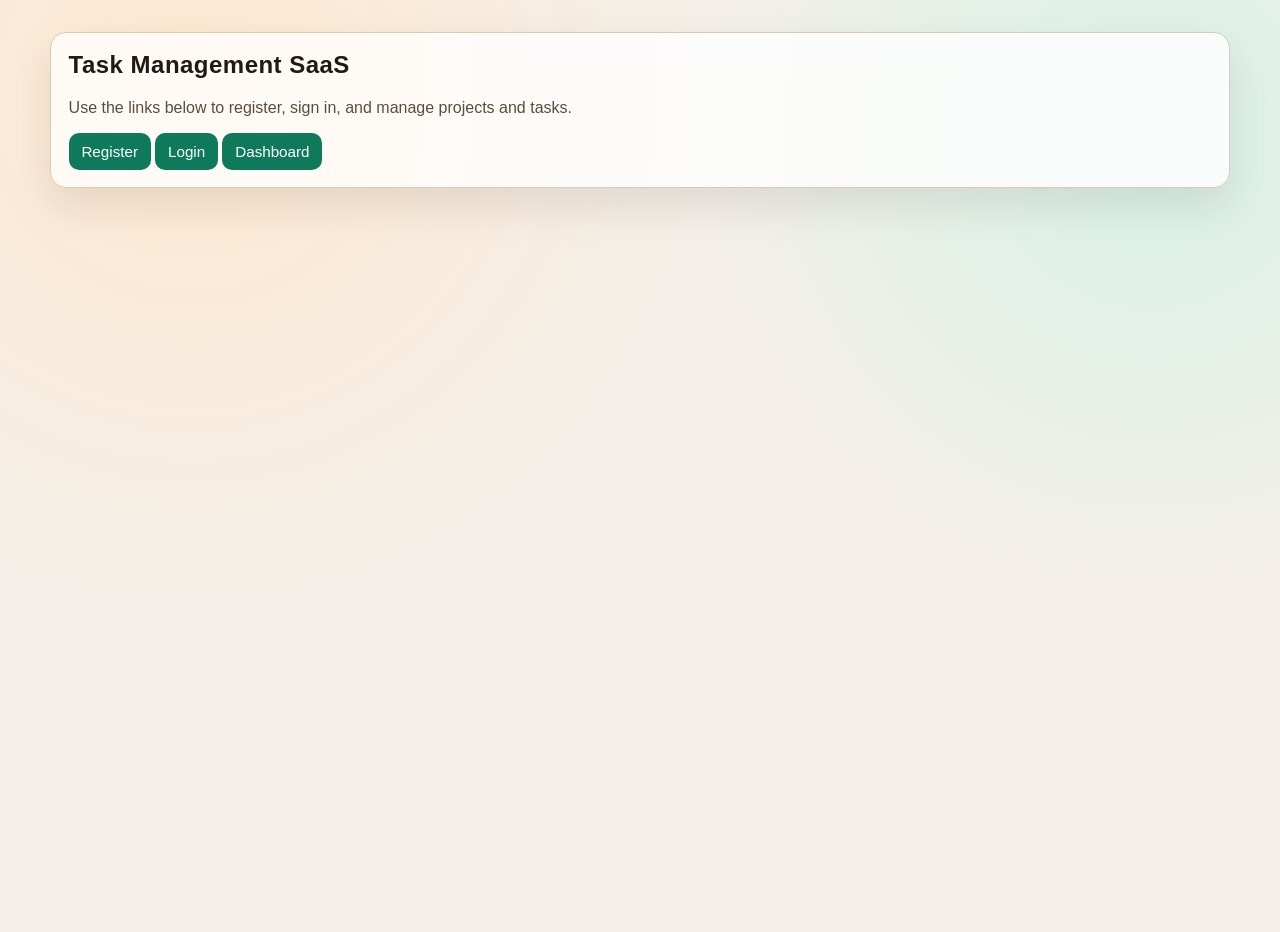
==== src/main/resources/static/index.html @ 6f67e8f9 "First Commit" ====
<!DOCTYPE html>
<html lang="en">
<head>
  <meta charset="UTF-8" />
  <meta name="viewport" content="width=device-width, initial-scale=1.0" />
  <title>Task Management Platform</title>
  <link rel="stylesheet" href="style.css" />
</head>
<body>
  <main class="container">
    <section class="card">
      <h1>Task Management SaaS</h1>
      <p>Use the links below to register, sign in, and manage projects and tasks.</p>
      <div class="actions">
        <a class="button-link" href="register.html">Register</a>
        <a class="button-link" href="login.html">Login</a>
        <a class="button-link" href="dashboard.html">Dashboard</a>
      </div>
    </section>
  </main>
</body>
</html>
---- src/main/resources/static/style.css ----
:root {
  --bg: #f3efe8;
  --bg-accent: #ffe8cf;
  --card: #ffffffcc;
  --text: #1f1a16;
  --muted: #5a4d3f;
  --primary: #0f7a5a;
  --primary-hover: #0d684d;
  --danger: #a32620;
  --success: #1d6e37;
  --border: #dcc9b5;
  --shadow: 0 18px 40px rgba(46, 33, 20, 0.1);
}

* {
  box-sizing: border-box;
}

body {
  font-family: "Space Grotesk", "Segoe UI", sans-serif;
  margin: 0;
  background: radial-gradient(circle at 15% 10%, var(--bg-accent), transparent 38%),
    radial-gradient(circle at 90% 15%, #d8f2e7, transparent 32%),
    var(--bg);
  color: var(--text);
  min-height: 100vh;
}

.container {
  width: min(1180px, 94%);
  margin: 2rem auto 3rem;
  position: relative;
}

.card {
  background: var(--card);
  border: 1px solid var(--border);
  border-radius: 16px;
  padding: 1.1rem;
  margin-bottom: 1.1rem;
  box-shadow: var(--shadow);
}

.glass {
  backdrop-filter: blur(8px);
}

h1,
h2,
h3,
h4 {
  margin-top: 0;
  letter-spacing: 0.02em;
}

p {
  color: var(--muted);
}

.top-nav {
  display: flex;
  justify-content: space-between;
  align-items: center;
  gap: 0.75rem;
  flex-wrap: wrap;
  margin-bottom: 1.1rem;
  padding: 0.9rem 1rem;
  border-radius: 16px;
  border: 1px solid var(--border);
  background: #fff7efb8;
}

.nav-left,
.nav-right {
  display: flex;
  gap: 0.65rem;
  flex-wrap: wrap;
  align-items: center;
}

form {
  display: flex;
  flex-direction: column;
  gap: 0.65rem;
}

input,
select,
textarea,
button,
.button-link {
  border-radius: 10px;
  font-size: 0.95rem;
  font-family: inherit;
}

input,
select,
textarea {
  border: 1px solid var(--border);
  padding: 0.62rem 0.7rem;
  background: #fffdfa;
}

select[multiple] {
  min-width: 180px;
}

button,
.button-link {
  background: var(--primary);
  color: #fff;
  border: none;
  padding: 0.63rem 0.8rem;
  cursor: pointer;
  text-decoration: none;
  display: inline-block;
  transition: transform 0.2s ease, background 0.2s ease;
}

button:hover,
.button-link:hover {
  background: var(--primary-hover);
  transform: translateY(-1px);
}

.danger-btn {
  background: var(--danger);
}

.danger-btn:hover {
  background: #8f1f1a;
}

.role-badge {
  display: inline-flex;
  align-items: center;
  padding: 0.35rem 0.7rem;
  border-radius: 999px;
  background: #1b2b21;
  color: #fff;
  font-size: 0.82rem;
  letter-spacing: 0.04em;
  text-transform: uppercase;
}

.dashboard-shell {
  animation: fade-in 0.55s ease;
}

.hero-card {
  border-radius: 18px;
  padding: 1.25rem;
  margin-bottom: 1rem;
  background: linear-gradient(135deg, #fff6ea 0%, #e9f8f2 100%);
  border: 1px solid var(--border);
  box-shadow: var(--shadow);
}

.status {
  margin-top: 0.5rem;
  min-height: 1.2rem;
}

.status.error {
  color: var(--danger);
}

.status.success {
  color: var(--success);
}

.role-cards {
  display: grid;
  grid-template-columns: repeat(auto-fit, minmax(220px, 1fr));
  gap: 0.8rem;
  margin-bottom: 1rem;
}

.role-card {
  border-radius: 14px;
  border: 1px solid var(--border);
  background: #fffaf2;
  padding: 0.9rem;
  box-shadow: var(--shadow);
}

.role-card.admin-card {
  background: linear-gradient(120deg, #fff4e8, #eaf8f1);
}

.role-card.member-card {
  background: linear-gradient(120deg, #e8f4ff, #f2fbf8);
}

.quick-actions {
  display: flex;
  flex-wrap: wrap;
  gap: 0.6rem;
  margin-bottom: 1rem;
}

.metrics-grid {
  display: grid;
  grid-template-columns: repeat(4, minmax(0, 1fr));
  gap: 0.9rem;
  margin-bottom: 1rem;
}

.metric-card {
  background: #fffdfa;
  border: 1px solid var(--border);
  border-radius: 14px;
  padding: 0.8rem;
  box-shadow: var(--shadow);
}

.metric-card.todo {
  border-left: 6px solid #d08c20;
}

.metric-card.progress {
  border-left: 6px solid #2e71d8;
}

.metric-card.done {
  border-left: 6px solid #2e9f4a;
}

.metric-value {
  margin: 0.2rem 0 0;
  font-size: 1.7rem;
  font-weight: 700;
  color: #1b2b21;
}

.panel-grid {
  display: grid;
  grid-template-columns: repeat(2, minmax(0, 1fr));
  gap: 1rem;
}

.section-note {
  margin-top: -0.2rem;
  margin-bottom: 0.8rem;
  font-size: 0.92rem;
}

.hidden {
  display: none !important;
}

.project-grid {
  display: grid;
  gap: 0.75rem;
  margin-top: 0.55rem;
}

.project-item {
  border: 1px solid var(--border);
  border-radius: 14px;
  background: #fffdf8;
  padding: 0.85rem;
}

.project-admin-card {
  display: flex;
  justify-content: space-between;
  gap: 0.8rem;
  align-items: flex-start;
}

.project-title {
  margin: 0 0 0.35rem;
}

.project-meta {
  margin: 0 0 0.5rem;
  font-size: 0.88rem;
}

.project-actions {
  min-width: min(320px, 100%);
  display: grid;
  gap: 0.5rem;
}

.members-wrap {
  display: flex;
  flex-wrap: wrap;
  gap: 0.4rem;
}

.member-chip {
  display: inline-flex;
  align-items: center;
  gap: 0.35rem;
  background: #eef7f2;
  border: 1px solid #cde8dc;
  border-radius: 999px;
  padding: 0.25rem 0.5rem;
  font-size: 0.82rem;
}

.member-chip.owner {
  background: #fff0de;
  border-color: #f2d4b0;
}

.member-chip button {
  padding: 0.1rem 0.35rem;
  font-size: 0.72rem;
}

.task-header {
  display: grid;
  gap: 0.7rem;
}

.filter-row {
  display: flex;
  flex-wrap: wrap;
  gap: 0.55rem;
  align-items: flex-start;
}

.filter-badges {
  display: flex;
  flex-wrap: wrap;
  gap: 0.4rem;
}

.filter-badge {
  background: #edf6f1;
  border: 1px solid #c8e5d9;
  color: #235848;
  border-radius: 999px;
  padding: 0.2rem 0.55rem;
  font-size: 0.8rem;
}

.saved-filters-row {
  display: grid;
  gap: 0.4rem;
}

.saved-filters {
  display: flex;
  flex-wrap: wrap;
  gap: 0.45rem;
}

.saved-filter-item {
  display: inline-flex;
  gap: 0.3rem;
  align-items: center;
}

.saved-filter-item button {
  padding: 0.35rem 0.55rem;
}

.search-notify-grid {
  margin-bottom: 1rem;
}

.search-row {
  display: flex;
  gap: 0.55rem;
  align-items: center;
}

.search-row input {
  flex: 1;
}

.search-results {
  margin-top: 0.7rem;
}

.search-result-grid {
  display: grid;
  grid-template-columns: repeat(3, minmax(0, 1fr));
  gap: 0.7rem;
}

.search-result-grid article {
  border: 1px solid var(--border);
  background: #fffdf9;
  border-radius: 12px;
  padding: 0.6rem;
}

.search-result-grid ul {
  margin: 0;
  padding: 0;
  list-style: none;
  display: grid;
  gap: 0.35rem;
}

.search-result-grid li button {
  width: 100%;
  text-align: left;
}

.notification-head {
  display: flex;
  justify-content: space-between;
  gap: 0.6rem;
  align-items: center;
}

.notification-actions {
  display: flex;
  gap: 0.45rem;
  flex-wrap: wrap;
}

.notification-list {
  display: grid;
  gap: 0.5rem;
}

.notification-item {
  border-radius: 12px;
  border: 1px solid var(--border);
  background: #fff;
  padding: 0.6rem;
  display: flex;
  justify-content: space-between;
  align-items: flex-start;
  gap: 0.5rem;
}

.notification-item.unread {
  border-left: 5px solid #d08c20;
}

.notification-item.read {
  opacity: 0.85;
}

.notification-type {
  margin: 0;
  font-weight: 700;
  color: #254f42;
}

.view-switcher {
  display: flex;
  gap: 0.45rem;
  flex-wrap: wrap;
}

.view-switcher button {
  background: #2f3a34;
}

.view-switcher button.is-active {
  background: #0f7a5a;
}

.alt-view {
  margin-top: 0.85rem;
}

.planner-grid {
  display: grid;
  grid-template-columns: repeat(7, minmax(0, 1fr));
  gap: 0.55rem;
}

.planner-day {
  border: 1px solid var(--border);
  background: #fffdf8;
  border-radius: 12px;
  padding: 0.55rem;
}

.planner-items {
  display: grid;
  gap: 0.35rem;
}

.planner-task {
  width: 100%;
  text-align: left;
  font-size: 0.82rem;
  padding: 0.42rem 0.5rem;
}

.planner-task.todo {
  background: #9d6f1d;
}

.planner-task.in-progress {
  background: #245aa8;
}

.planner-task.done {
  background: #1d7d35;
}

.timeline-list {
  display: grid;
  gap: 0.55rem;
}

.timeline-item {
  border: 1px solid var(--border);
  border-radius: 12px;
  background: #fffdf8;
  padding: 0.6rem;
  display: grid;
  grid-template-columns: 140px 1fr auto;
  align-items: center;
  gap: 0.5rem;
}

.timeline-date {
  font-weight: 700;
  color: #2b5142;
}

.timeline-item.todo {
  border-left: 5px solid #d08c20;
}

.timeline-item.in-progress {
  border-left: 5px solid #2e71d8;
}

.timeline-item.done {
  border-left: 5px solid #2e9f4a;
}

.onboarding-box {
  border: 1px dashed #c6b39b;
  border-radius: 14px;
  background: #fff8ef;
  padding: 0.8rem;
}

.kanban-board {
  margin-top: 0.8rem;
  display: grid;
  grid-template-columns: repeat(3, minmax(0, 1fr));
  gap: 0.8rem;
}

.kanban-column {
  border: 1px solid var(--border);
  border-radius: 14px;
  background: #fffdf8;
  padding: 0.6rem;
  min-height: 280px;
}

.count-chip {
  display: inline-block;
  border-radius: 999px;
  background: #f0f2f1;
  border: 1px solid #d7ddda;
  padding: 0.05rem 0.45rem;
  font-size: 0.78rem;
}

.kanban-dropzone {
  display: grid;
  gap: 0.55rem;
  min-height: 220px;
  padding: 0.2rem;
  border-radius: 10px;
}

.kanban-dropzone.drag-over {
  background: #eef8f3;
  border: 1px dashed #4e9c7f;
}

.kanban-card {
  border: 1px solid var(--border);
  border-radius: 12px;
  padding: 0.65rem;
  background: #fff;
  cursor: grab;
}

.kanban-card h4 {
  margin: 0 0 0.35rem;
}

.kanban-card p {
  margin: 0 0 0.35rem;
}

.task-meta {
  font-size: 0.82rem;
  color: var(--muted);
  margin-bottom: 0.5rem;
}

.task-drawer {
  position: fixed;
  top: 0;
  right: -420px;
  width: min(420px, 94vw);
  height: 100vh;
  background: #fffdf9;
  border-left: 1px solid var(--border);
  box-shadow: -8px 0 24px rgba(0, 0, 0, 0.12);
  transition: right 0.25s ease;
  padding: 1rem;
  overflow-y: auto;
  z-index: 50;
}

.task-drawer.open {
  right: 0;
}

.drawer-head {
  display: flex;
  justify-content: space-between;
  gap: 0.5rem;
  align-items: center;
}

.drawer-form,
.drawer-comment-form,
.drawer-section {
  display: grid;
  gap: 0.55rem;
  margin-top: 0.8rem;
}

.drawer-list {
  display: grid;
  gap: 0.5rem;
}

.drawer-item {
  border: 1px solid var(--border);
  border-radius: 10px;
  padding: 0.5rem;
  background: #fff;
}

.drawer-item p {
  margin: 0.25rem 0 0;
}

.hint {
  color: #7a6d5f;
  font-size: 0.84rem;
}

.empty-state {
  margin: 0;
}

.sr-only {
  position: absolute;
  width: 1px;
  height: 1px;
  padding: 0;
  margin: -1px;
  overflow: hidden;
  clip: rect(0, 0, 0, 0);
  border: 0;
}

@keyframes fade-in {
  from {
    opacity: 0;
    transform: translateY(10px);
  }
  to {
    opacity: 1;
    transform: translateY(0);
  }
}

@media (max-width: 1024px) {
  .panel-grid,
  .kanban-board {
    grid-template-columns: 1fr;
  }

  .search-result-grid,
  .planner-grid {
    grid-template-columns: 1fr;
  }

  .timeline-item {
    grid-template-columns: 1fr;
  }

  .metrics-grid {
    grid-template-columns: repeat(2, minmax(0, 1fr));
  }

  .project-admin-card {
    flex-direction: column;
  }
}

@media (max-width: 640px) {
  .metrics-grid {
    grid-template-columns: 1fr;
  }

  .filter-row {
    flex-direction: column;
  }

  .search-row {
    flex-direction: column;
    align-items: stretch;
  }

  select[multiple] {
    width: 100%;
  }
}
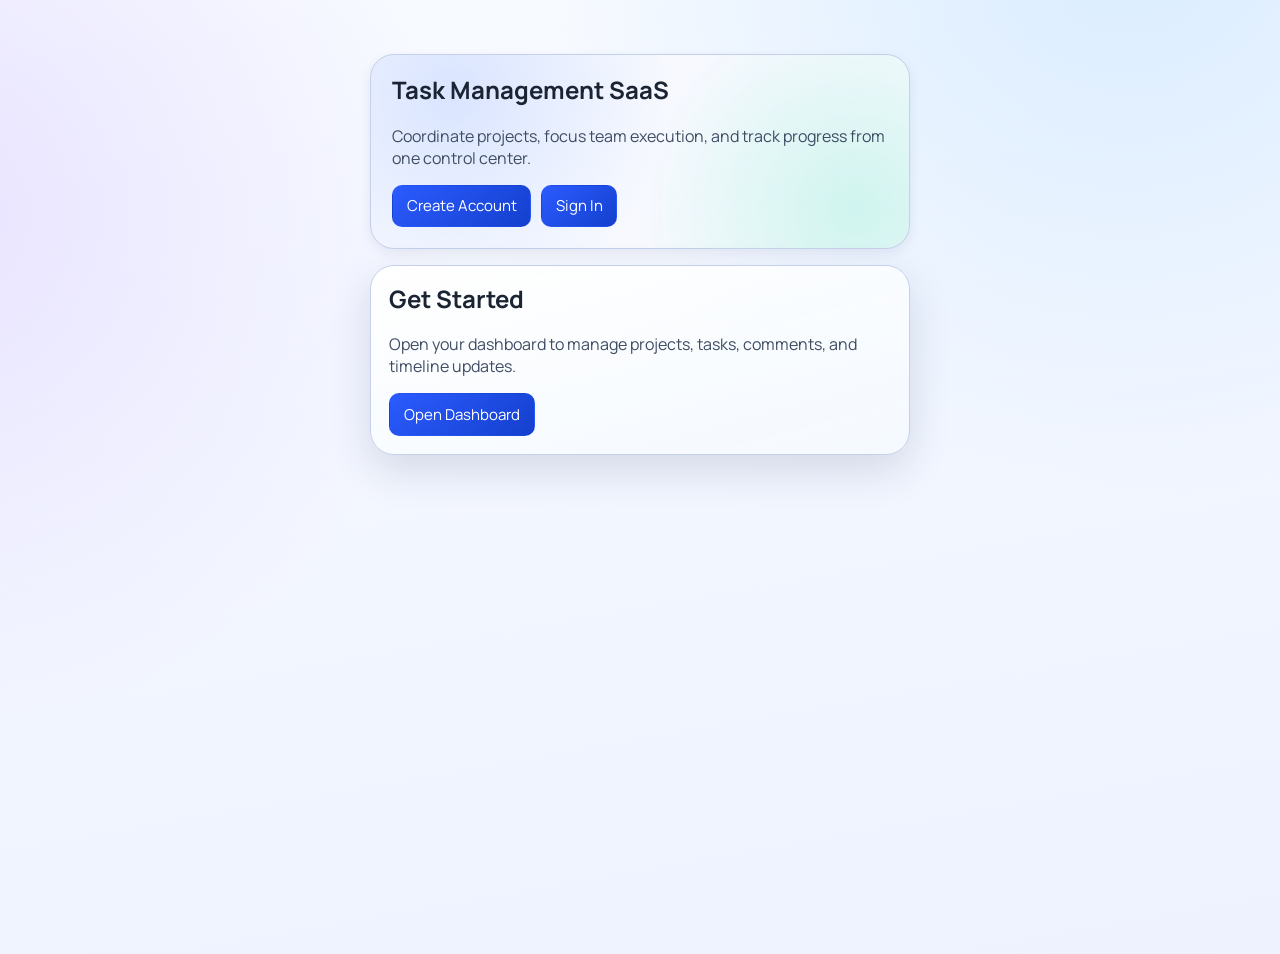
==== commit c16c0a4e: "changed the frontend colors Co-authored-by: Copilot <copilot@github.com>" ====
--- a/src/main/resources/static/index.html
+++ b/src/main/resources/static/index.html
@@ -7,14 +7,22 @@
   <link rel="stylesheet" href="style.css" />
 </head>
 <body>
-  <main class="container">
+  <a class="skip-link" href="#mainContent">Skip to content</a>
+  <main class="container auth-shell" id="mainContent">
+    <section class="auth-brand">
+      <h1>Task Management SaaS</h1>
+      <p>Coordinate projects, focus team execution, and track progress from one control center.</p>
+      <div class="hero-actions">
+        <a class="button-link" href="register.html">Create Account</a>
+        <a class="button-link" href="login.html">Sign In</a>
+      </div>
+    </section>
+
     <section class="card">
-      <h1>Task Management SaaS</h1>
-      <p>Use the links below to register, sign in, and manage projects and tasks.</p>
+      <h2>Get Started</h2>
+      <p>Open your dashboard to manage projects, tasks, comments, and timeline updates.</p>
       <div class="actions">
-        <a class="button-link" href="register.html">Register</a>
-        <a class="button-link" href="login.html">Login</a>
-        <a class="button-link" href="dashboard.html">Dashboard</a>
+        <a class="button-link" href="dashboard.html">Open Dashboard</a>
       </div>
     </section>
   </main>
--- a/src/main/resources/static/style.css
+++ b/src/main/resources/static/style.css
@@ -1,15 +1,25 @@
+@import url("https://fonts.googleapis.com/css2?family=Manrope:wght@400;500;600;700;800&display=swap");
+
 :root {
-  --bg: #f3efe8;
-  --bg-accent: #ffe8cf;
-  --card: #ffffffcc;
-  --text: #1f1a16;
-  --muted: #5a4d3f;
-  --primary: #0f7a5a;
-  --primary-hover: #0d684d;
-  --danger: #a32620;
-  --success: #1d6e37;
-  --border: #dcc9b5;
-  --shadow: 0 18px 40px rgba(46, 33, 20, 0.1);
+  --surface-0: #f6f8ff;
+  --surface-1: #ffffff;
+  --surface-2: #eef2ff;
+  --text-strong: #1b2433;
+  --text-muted: #3f4d63;
+  --primary: #2b5bff;
+  --primary-dark: #1440cd;
+  --primary-soft: #dfe8ff;
+  --danger: #b4232b;
+  --success: #0c7a4c;
+  --warning: #a55a00;
+  --border: #c5d0ea;
+  --focus: #0c63ff;
+  --radius-xs: 10px;
+  --radius-sm: 14px;
+  --radius-md: 18px;
+  --radius-lg: 24px;
+  --shadow-sm: 0 4px 12px rgba(21, 40, 84, 0.08);
+  --shadow-md: 0 16px 42px rgba(21, 40, 84, 0.14);
 }
 
 * {
@@ -17,32 +27,14 @@
 }
 
 body {
-  font-family: "Space Grotesk", "Segoe UI", sans-serif;
   margin: 0;
-  background: radial-gradient(circle at 15% 10%, var(--bg-accent), transparent 38%),
-    radial-gradient(circle at 90% 15%, #d8f2e7, transparent 32%),
-    var(--bg);
-  color: var(--text);
   min-height: 100vh;
-}
-
-.container {
-  width: min(1180px, 94%);
-  margin: 2rem auto 3rem;
-  position: relative;
-}
-
-.card {
-  background: var(--card);
-  border: 1px solid var(--border);
-  border-radius: 16px;
-  padding: 1.1rem;
-  margin-bottom: 1.1rem;
-  box-shadow: var(--shadow);
-}
-
-.glass {
-  backdrop-filter: blur(8px);
+  color: var(--text-strong);
+  font-family: "Manrope", "Segoe UI", sans-serif;
+  background:
+    radial-gradient(circle at 88% -8%, #d9ecff 0, transparent 38%),
+    radial-gradient(circle at -6% 22%, #e8e3ff 0, transparent 34%),
+    linear-gradient(170deg, #f8fbff 0%, #eef2ff 100%);
 }
 
 h1,
@@ -50,11 +42,51 @@
 h3,
 h4 {
   margin-top: 0;
-  letter-spacing: 0.02em;
+  color: var(--text-strong);
+  line-height: 1.2;
 }
 
 p {
-  color: var(--muted);
+  color: var(--text-muted);
+}
+
+a {
+  color: var(--primary-dark);
+}
+
+.container {
+  width: min(1220px, 94%);
+  margin: 1.5rem auto 2.75rem;
+  position: relative;
+}
+
+.skip-link {
+  position: absolute;
+  top: -42px;
+  left: 10px;
+  z-index: 120;
+  background: #102242;
+  color: #fff;
+  padding: 0.45rem 0.7rem;
+  border-radius: 8px;
+  text-decoration: none;
+}
+
+.skip-link:focus-visible {
+  top: 10px;
+}
+
+.card {
+  background: linear-gradient(165deg, rgba(255, 255, 255, 0.96), rgba(245, 249, 255, 0.95));
+  border: 1px solid var(--border);
+  border-radius: var(--radius-md);
+  padding: 1.15rem;
+  margin-bottom: 1.15rem;
+  box-shadow: var(--shadow-md);
+}
+
+.glass {
+  backdrop-filter: blur(10px);
 }
 
 .top-nav {
@@ -63,17 +95,19 @@
   align-items: center;
   gap: 0.75rem;
   flex-wrap: wrap;
-  margin-bottom: 1.1rem;
-  padding: 0.9rem 1rem;
-  border-radius: 16px;
-  border: 1px solid var(--border);
-  background: #fff7efb8;
+  margin-bottom: 1rem;
+  padding: 0.75rem 1rem;
+  border-radius: var(--radius-md);
+  border: 1px solid var(--border);
+  background: linear-gradient(150deg, rgba(255, 255, 255, 0.98), rgba(238, 243, 255, 0.94));
+  box-shadow: var(--shadow-sm);
 }
 
 .nav-left,
-.nav-right {
-  display: flex;
-  gap: 0.65rem;
+.nav-right,
+.actions {
+  display: flex;
+  gap: 0.6rem;
   flex-wrap: wrap;
   align-items: center;
 }
@@ -82,6 +116,12 @@
   display: flex;
   flex-direction: column;
   gap: 0.65rem;
+}
+
+label {
+  font-size: 0.88rem;
+  font-weight: 700;
+  color: #2c3a52;
 }
 
 input,
@@ -89,161 +129,192 @@
 textarea,
 button,
 .button-link {
-  border-radius: 10px;
-  font-size: 0.95rem;
+  border-radius: var(--radius-xs);
+  font-size: 0.94rem;
   font-family: inherit;
 }
 
 input,
 select,
 textarea {
-  border: 1px solid var(--border);
-  padding: 0.62rem 0.7rem;
-  background: #fffdfa;
+  border: 1px solid #9aacd6;
+  padding: 0.66rem 0.72rem;
+  background: #fff;
+  color: #17263f;
+}
+
+input::placeholder,
+textarea::placeholder {
+  color: #566683;
 }
 
 select[multiple] {
-  min-width: 180px;
+  min-width: 190px;
 }
 
 button,
 .button-link {
-  background: var(--primary);
+  background: linear-gradient(140deg, var(--primary) 0%, var(--primary-dark) 100%);
   color: #fff;
-  border: none;
-  padding: 0.63rem 0.8rem;
+  border: 1px solid transparent;
+  padding: 0.62rem 0.86rem;
   cursor: pointer;
   text-decoration: none;
-  display: inline-block;
-  transition: transform 0.2s ease, background 0.2s ease;
+  display: inline-flex;
+  align-items: center;
+  justify-content: center;
+  transition: transform 0.18s ease, box-shadow 0.18s ease, background 0.18s ease;
 }
 
 button:hover,
 .button-link:hover {
-  background: var(--primary-hover);
   transform: translateY(-1px);
+  box-shadow: 0 8px 16px rgba(31, 77, 220, 0.3);
 }
 
 .danger-btn {
-  background: var(--danger);
+  background: linear-gradient(150deg, #cb303d, #951727);
 }
 
 .danger-btn:hover {
-  background: #8f1f1a;
+  box-shadow: 0 8px 16px rgba(149, 23, 39, 0.3);
+}
+
+input:focus-visible,
+select:focus-visible,
+textarea:focus-visible,
+button:focus-visible,
+.button-link:focus-visible,
+.kanban-card:focus-visible,
+.planner-task:focus-visible {
+  outline: 3px solid var(--focus);
+  outline-offset: 2px;
+  box-shadow: 0 0 0 6px rgba(12, 99, 255, 0.22);
 }
 
 .role-badge {
   display: inline-flex;
   align-items: center;
-  padding: 0.35rem 0.7rem;
+  padding: 0.34rem 0.72rem;
   border-radius: 999px;
-  background: #1b2b21;
+  background: #213b88;
   color: #fff;
-  font-size: 0.82rem;
+  font-size: 0.79rem;
+  font-weight: 700;
   letter-spacing: 0.04em;
   text-transform: uppercase;
 }
 
 .dashboard-shell {
-  animation: fade-in 0.55s ease;
+  animation: fade-in 0.45s ease;
 }
 
 .hero-card {
-  border-radius: 18px;
-  padding: 1.25rem;
+  border-radius: var(--radius-lg);
+  padding: 1.3rem;
   margin-bottom: 1rem;
-  background: linear-gradient(135deg, #fff6ea 0%, #e9f8f2 100%);
-  border: 1px solid var(--border);
-  box-shadow: var(--shadow);
+  background:
+    radial-gradient(circle at 0% 0%, rgba(222, 232, 255, 0.92), transparent 50%),
+    radial-gradient(circle at 100% 100%, rgba(215, 245, 238, 0.92), transparent 52%),
+    #f8faff;
+  border: 1px solid var(--border);
+}
+
+.hero-card h1 {
+  margin-bottom: 0.5rem;
+  font-weight: 800;
+  letter-spacing: 0.01em;
 }
 
 .status {
-  margin-top: 0.5rem;
+  margin-top: 0.55rem;
   min-height: 1.2rem;
+  font-size: 0.9rem;
+  font-weight: 700;
 }
 
 .status.error {
-  color: var(--danger);
+  color: #9f1626;
 }
 
 .status.success {
-  color: var(--success);
+  color: #0d7448;
 }
 
 .role-cards {
   display: grid;
   grid-template-columns: repeat(auto-fit, minmax(220px, 1fr));
-  gap: 0.8rem;
+  gap: 0.82rem;
   margin-bottom: 1rem;
 }
 
 .role-card {
-  border-radius: 14px;
-  border: 1px solid var(--border);
-  background: #fffaf2;
+  border-radius: var(--radius-sm);
+  border: 1px solid var(--border);
+  background: #fdfdff;
   padding: 0.9rem;
-  box-shadow: var(--shadow);
+  box-shadow: var(--shadow-sm);
 }
 
 .role-card.admin-card {
-  background: linear-gradient(120deg, #fff4e8, #eaf8f1);
+  background: linear-gradient(140deg, #f4f7ff, #ebf4ff);
 }
 
 .role-card.member-card {
-  background: linear-gradient(120deg, #e8f4ff, #f2fbf8);
+  background: linear-gradient(140deg, #f5f5ff, #edf6ff);
 }
 
 .quick-actions {
   display: flex;
   flex-wrap: wrap;
-  gap: 0.6rem;
+  gap: 0.55rem;
   margin-bottom: 1rem;
 }
 
 .metrics-grid {
   display: grid;
   grid-template-columns: repeat(4, minmax(0, 1fr));
-  gap: 0.9rem;
+  gap: 0.85rem;
   margin-bottom: 1rem;
 }
 
 .metric-card {
-  background: #fffdfa;
-  border: 1px solid var(--border);
-  border-radius: 14px;
+  background: #fdfdff;
+  border: 1px solid var(--border);
+  border-radius: var(--radius-sm);
   padding: 0.8rem;
-  box-shadow: var(--shadow);
+  box-shadow: var(--shadow-sm);
 }
 
 .metric-card.todo {
-  border-left: 6px solid #d08c20;
+  border-left: 6px solid #a55a00;
 }
 
 .metric-card.progress {
-  border-left: 6px solid #2e71d8;
+  border-left: 6px solid #1558cc;
 }
 
 .metric-card.done {
-  border-left: 6px solid #2e9f4a;
+  border-left: 6px solid #0c7a4c;
 }
 
 .metric-value {
-  margin: 0.2rem 0 0;
-  font-size: 1.7rem;
-  font-weight: 700;
-  color: #1b2b21;
+  margin: 0.18rem 0 0;
+  font-size: 1.72rem;
+  font-weight: 800;
+  color: #13253e;
 }
 
 .panel-grid {
   display: grid;
   grid-template-columns: repeat(2, minmax(0, 1fr));
-  gap: 1rem;
+  gap: 0.95rem;
 }
 
 .section-note {
-  margin-top: -0.2rem;
+  margin-top: -0.15rem;
   margin-bottom: 0.8rem;
-  font-size: 0.92rem;
+  font-size: 0.9rem;
 }
 
 .hidden {
@@ -252,15 +323,15 @@
 
 .project-grid {
   display: grid;
-  gap: 0.75rem;
+  gap: 0.72rem;
   margin-top: 0.55rem;
 }
 
 .project-item {
   border: 1px solid var(--border);
-  border-radius: 14px;
-  background: #fffdf8;
-  padding: 0.85rem;
+  border-radius: var(--radius-sm);
+  background: #fbfdff;
+  padding: 0.82rem;
 }
 
 .project-admin-card {
@@ -276,7 +347,7 @@
 
 .project-meta {
   margin: 0 0 0.5rem;
-  font-size: 0.88rem;
+  font-size: 0.87rem;
 }
 
 .project-actions {
@@ -288,23 +359,23 @@
 .members-wrap {
   display: flex;
   flex-wrap: wrap;
-  gap: 0.4rem;
+  gap: 0.42rem;
 }
 
 .member-chip {
   display: inline-flex;
   align-items: center;
   gap: 0.35rem;
-  background: #eef7f2;
-  border: 1px solid #cde8dc;
+  background: #e9f0ff;
+  border: 1px solid #bfd0f8;
   border-radius: 999px;
   padding: 0.25rem 0.5rem;
-  font-size: 0.82rem;
+  font-size: 0.8rem;
 }
 
 .member-chip.owner {
-  background: #fff0de;
-  border-color: #f2d4b0;
+  background: #ebf7ff;
+  border-color: #b2dcff;
 }
 
 .member-chip button {
@@ -314,34 +385,35 @@
 
 .task-header {
   display: grid;
-  gap: 0.7rem;
+  gap: 0.68rem;
 }
 
 .filter-row {
   display: flex;
   flex-wrap: wrap;
-  gap: 0.55rem;
+  gap: 0.52rem;
   align-items: flex-start;
 }
 
 .filter-badges {
   display: flex;
   flex-wrap: wrap;
-  gap: 0.4rem;
+  gap: 0.35rem;
 }
 
 .filter-badge {
-  background: #edf6f1;
-  border: 1px solid #c8e5d9;
-  color: #235848;
+  background: #e9f0ff;
+  border: 1px solid #bfd0f8;
+  color: #213b88;
   border-radius: 999px;
   padding: 0.2rem 0.55rem;
-  font-size: 0.8rem;
+  font-size: 0.79rem;
+  font-weight: 700;
 }
 
 .saved-filters-row {
   display: grid;
-  gap: 0.4rem;
+  gap: 0.35rem;
 }
 
 .saved-filters {
@@ -386,7 +458,7 @@
 
 .search-result-grid article {
   border: 1px solid var(--border);
-  background: #fffdf9;
+  background: #fdfdff;
   border-radius: 12px;
   padding: 0.6rem;
 }
@@ -434,46 +506,46 @@
 }
 
 .notification-item.unread {
-  border-left: 5px solid #d08c20;
+  border-left: 5px solid #1558cc;
 }
 
 .notification-item.read {
-  opacity: 0.85;
+  opacity: 0.9;
 }
 
 .notification-type {
   margin: 0;
-  font-weight: 700;
-  color: #254f42;
+  font-weight: 800;
+  color: #20376f;
 }
 
 .view-switcher {
   display: flex;
-  gap: 0.45rem;
+  gap: 0.42rem;
   flex-wrap: wrap;
 }
 
 .view-switcher button {
-  background: #2f3a34;
+  background: #2a3a5f;
 }
 
 .view-switcher button.is-active {
-  background: #0f7a5a;
+  background: linear-gradient(140deg, var(--primary) 0%, var(--primary-dark) 100%);
 }
 
 .alt-view {
-  margin-top: 0.85rem;
+  margin-top: 0.82rem;
 }
 
 .planner-grid {
   display: grid;
   grid-template-columns: repeat(7, minmax(0, 1fr));
-  gap: 0.55rem;
+  gap: 0.52rem;
 }
 
 .planner-day {
   border: 1px solid var(--border);
-  background: #fffdf8;
+  background: #fdfdff;
   border-radius: 12px;
   padding: 0.55rem;
 }
@@ -491,15 +563,15 @@
 }
 
 .planner-task.todo {
-  background: #9d6f1d;
+  background: #8a4900;
 }
 
 .planner-task.in-progress {
-  background: #245aa8;
+  background: #124aa8;
 }
 
 .planner-task.done {
-  background: #1d7d35;
+  background: #0a6f45;
 }
 
 .timeline-list {
@@ -510,7 +582,7 @@
 .timeline-item {
   border: 1px solid var(--border);
   border-radius: 12px;
-  background: #fffdf8;
+  background: #fdfdff;
   padding: 0.6rem;
   display: grid;
   grid-template-columns: 140px 1fr auto;
@@ -519,27 +591,27 @@
 }
 
 .timeline-date {
-  font-weight: 700;
-  color: #2b5142;
+  font-weight: 800;
+  color: #20376f;
 }
 
 .timeline-item.todo {
-  border-left: 5px solid #d08c20;
+  border-left: 5px solid #a55a00;
 }
 
 .timeline-item.in-progress {
-  border-left: 5px solid #2e71d8;
+  border-left: 5px solid #1558cc;
 }
 
 .timeline-item.done {
-  border-left: 5px solid #2e9f4a;
+  border-left: 5px solid #0c7a4c;
 }
 
 .onboarding-box {
-  border: 1px dashed #c6b39b;
-  border-radius: 14px;
-  background: #fff8ef;
-  padding: 0.8rem;
+  border: 1px dashed #8ca2d6;
+  border-radius: var(--radius-sm);
+  background: #f2f6ff;
+  padding: 0.82rem;
 }
 
 .kanban-board {
@@ -551,8 +623,8 @@
 
 .kanban-column {
   border: 1px solid var(--border);
-  border-radius: 14px;
-  background: #fffdf8;
+  border-radius: var(--radius-sm);
+  background: linear-gradient(160deg, #fcfdff, #f4f7ff);
   padding: 0.6rem;
   min-height: 280px;
 }
@@ -560,10 +632,11 @@
 .count-chip {
   display: inline-block;
   border-radius: 999px;
-  background: #f0f2f1;
-  border: 1px solid #d7ddda;
+  background: #ebf0ff;
+  border: 1px solid #b8c9f4;
   padding: 0.05rem 0.45rem;
   font-size: 0.78rem;
+  color: #253f7f;
 }
 
 .kanban-dropzone {
@@ -575,8 +648,8 @@
 }
 
 .kanban-dropzone.drag-over {
-  background: #eef8f3;
-  border: 1px dashed #4e9c7f;
+  background: #e9f0ff;
+  border: 1px dashed #4e79df;
 }
 
 .kanban-card {
@@ -585,6 +658,7 @@
   padding: 0.65rem;
   background: #fff;
   cursor: grab;
+  box-shadow: var(--shadow-sm);
 }
 
 .kanban-card h4 {
@@ -597,7 +671,7 @@
 
 .task-meta {
   font-size: 0.82rem;
-  color: var(--muted);
+  color: var(--text-muted);
   margin-bottom: 0.5rem;
 }
 
@@ -607,9 +681,9 @@
   right: -420px;
   width: min(420px, 94vw);
   height: 100vh;
-  background: #fffdf9;
+  background: #fcfdff;
   border-left: 1px solid var(--border);
-  box-shadow: -8px 0 24px rgba(0, 0, 0, 0.12);
+  box-shadow: -8px 0 24px rgba(16, 34, 66, 0.18);
   transition: right 0.25s ease;
   padding: 1rem;
   overflow-y: auto;
@@ -652,12 +726,44 @@
 }
 
 .hint {
-  color: #7a6d5f;
+  color: #4a5b74;
   font-size: 0.84rem;
 }
 
 .empty-state {
   margin: 0;
+}
+
+.auth-shell {
+  max-width: 540px;
+  margin: 6vh auto 0;
+}
+
+.auth-shell .card {
+  border-radius: var(--radius-lg);
+}
+
+.auth-brand {
+  margin-bottom: 1rem;
+  padding: 1.3rem;
+  border-radius: var(--radius-lg);
+  background:
+    radial-gradient(circle at 15% 20%, rgba(214, 226, 255, 0.9), transparent 45%),
+    radial-gradient(circle at 90% 80%, rgba(203, 244, 237, 0.9), transparent 42%),
+    #f7f9ff;
+  border: 1px solid var(--border);
+  box-shadow: var(--shadow-sm);
+}
+
+.auth-brand p {
+  margin: 0;
+}
+
+.hero-actions {
+  margin-top: 1rem;
+  display: flex;
+  flex-wrap: wrap;
+  gap: 0.6rem;
 }
 
 .sr-only {
@@ -674,7 +780,7 @@
 @keyframes fade-in {
   from {
     opacity: 0;
-    transform: translateY(10px);
+    transform: translateY(8px);
   }
   to {
     opacity: 1;
@@ -684,43 +790,79 @@
 
 @media (max-width: 1024px) {
   .panel-grid,
-  .kanban-board {
+  .kanban-board,
+  .planner-grid,
+  .search-result-grid {
     grid-template-columns: 1fr;
   }
 
-  .search-result-grid,
-  .planner-grid {
-    grid-template-columns: 1fr;
+  .metrics-grid {
+    grid-template-columns: repeat(2, minmax(0, 1fr));
   }
 
   .timeline-item {
     grid-template-columns: 1fr;
   }
 
-  .metrics-grid {
-    grid-template-columns: repeat(2, minmax(0, 1fr));
-  }
-
   .project-admin-card {
     flex-direction: column;
   }
 }
 
-@media (max-width: 640px) {
-  .metrics-grid {
-    grid-template-columns: 1fr;
-  }
-
-  .filter-row {
-    flex-direction: column;
-  }
-
+@media (max-width: 768px) {
+  .container {
+    width: min(100%, 96%);
+    margin-top: 1rem;
+    margin-bottom: 1.75rem;
+  }
+
+  .card,
+  .hero-card,
+  .top-nav {
+    border-radius: 14px;
+    padding: 0.9rem;
+  }
+
+  .task-drawer {
+    width: 100vw;
+    right: -100vw;
+    border-left: none;
+  }
+
+  .quick-actions,
+  .notification-head,
   .search-row {
     flex-direction: column;
     align-items: stretch;
   }
+}
+
+@media (max-width: 560px) {
+  .metrics-grid,
+  .role-cards {
+    grid-template-columns: 1fr;
+  }
+
+  .filter-row {
+    flex-direction: column;
+  }
+
+  .saved-filter-item,
+  .nav-left,
+  .nav-right,
+  .actions {
+    width: 100%;
+  }
+
+  .saved-filter-item button,
+  .nav-left .button-link,
+  .nav-right button,
+  .actions .button-link {
+    width: 100%;
+  }
 
   select[multiple] {
     width: 100%;
-  }
-}
+    min-width: 100%;
+  }
+}
